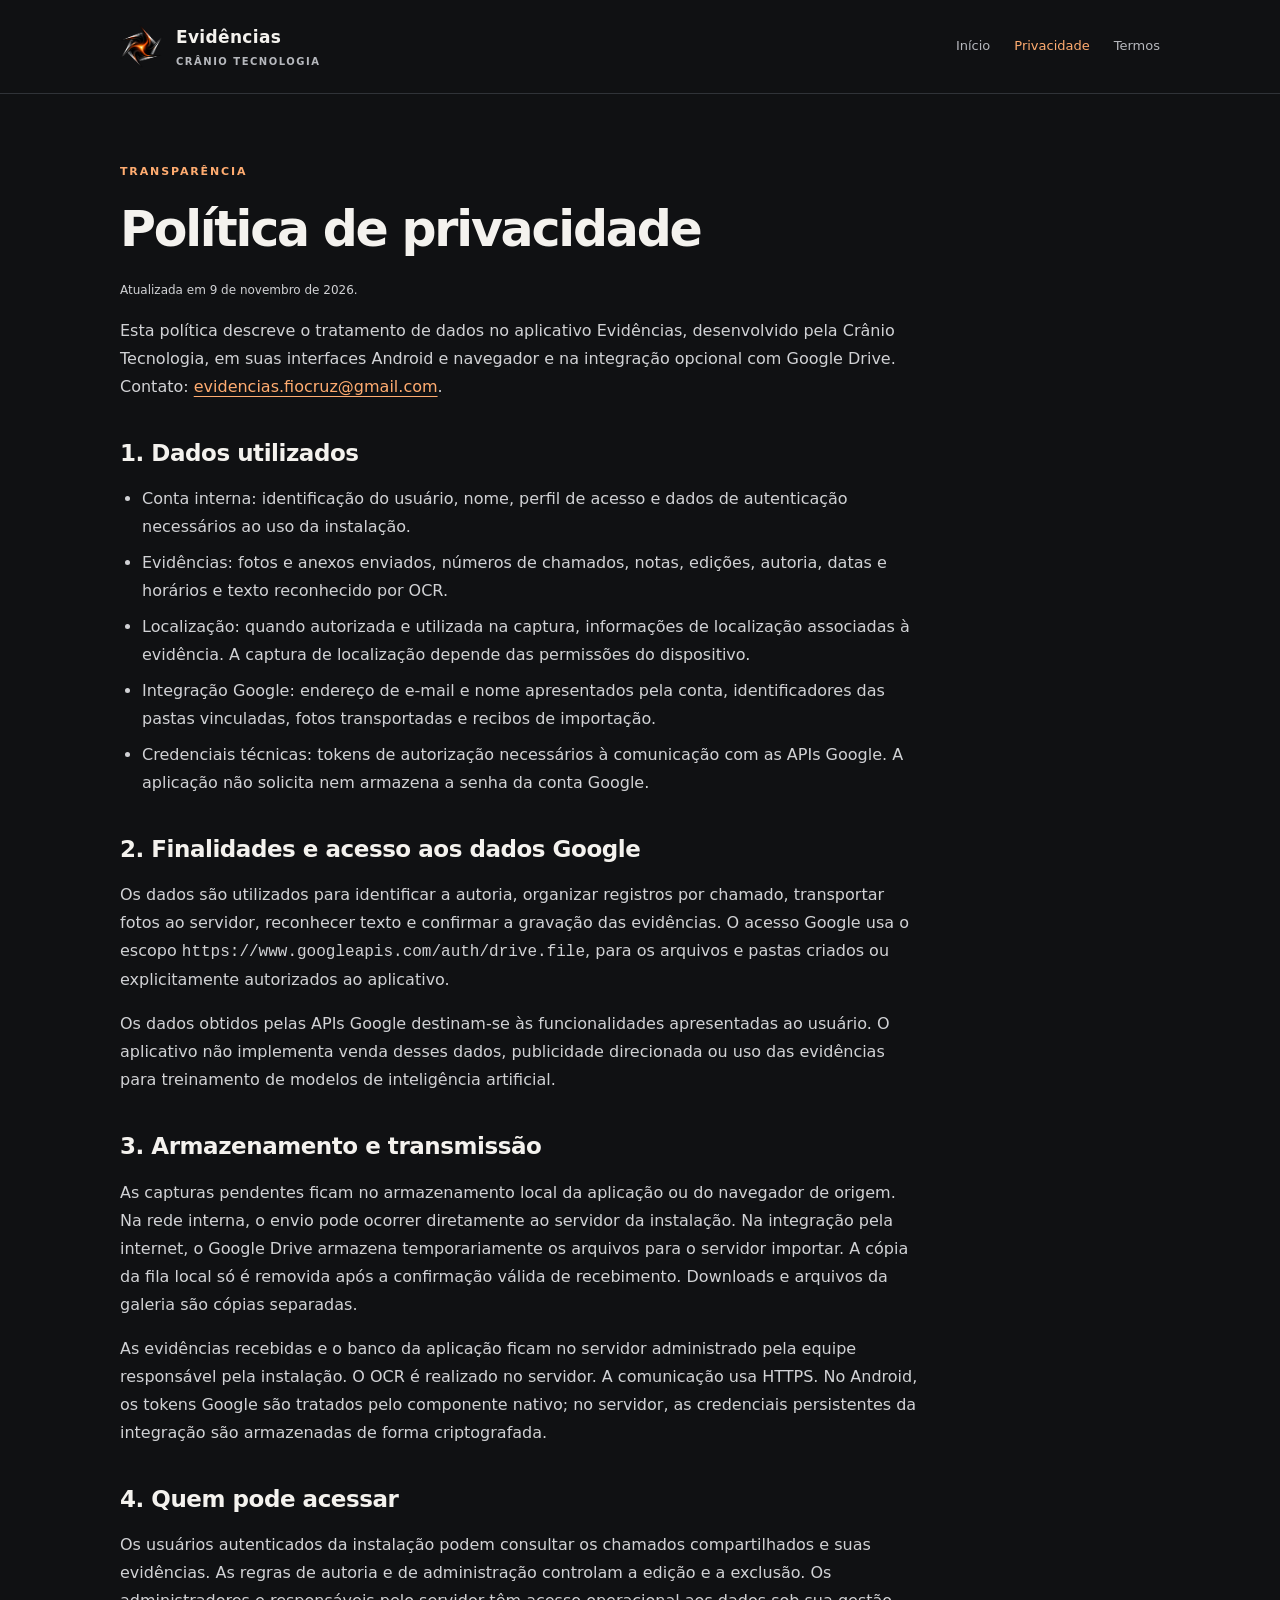
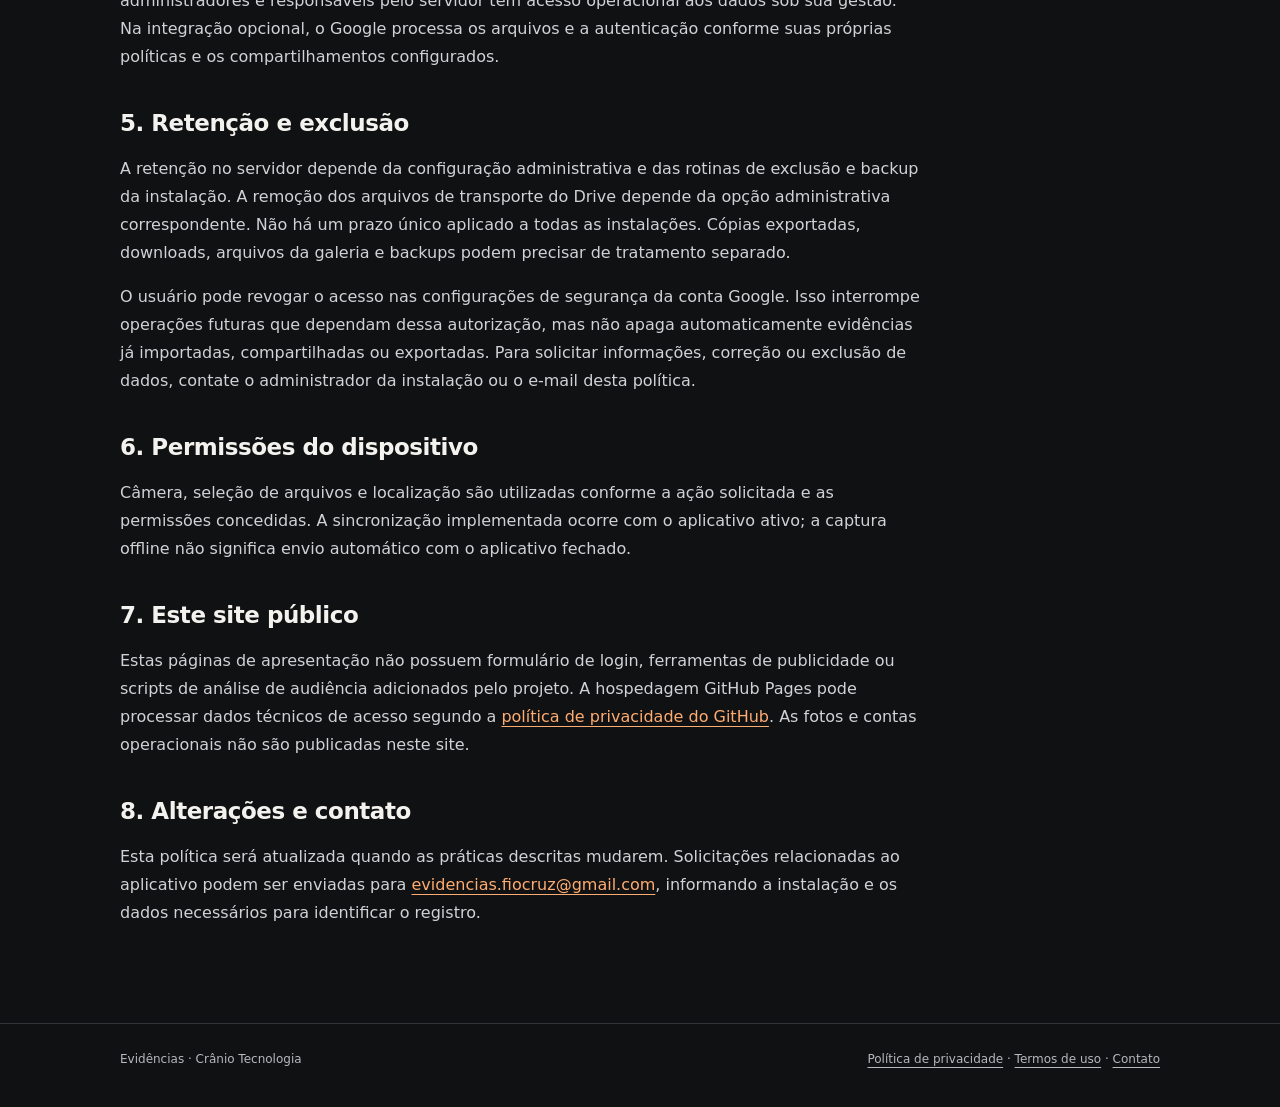
==== privacidade.html @ d823faf2 "Add files via upload" ====
<!doctype html>
<html lang="pt-BR"><head><meta charset="UTF-8"><meta name="viewport" content="width=device-width,initial-scale=1"><title>Política de privacidade | Evidências — Crânio Tecnologia</title><meta name="description" content="Evidências: registro de fotos por chamado, captura offline e sincronização com servidor local por rede interna ou Google Drive."><link rel="canonical" href="https://craniotecnologia-lang.github.io/privacidade.html"><link rel="icon" href="logo.png"><link rel="stylesheet" href="style.css"></head>
<body><header><div class="wrap top"><a class="brand" href="index.html"><img src="logo.png" width="43" height="43" alt=""><span>Evidências<small>Crânio Tecnologia</small></span></a><nav aria-label="Navegação principal"><a href="index.html">Início</a><a href="privacidade.html" aria-current="page">Privacidade</a><a href="termos.html">Termos</a></nav></div></header><main class="wrap"><article class="document"><div class="eyebrow">Transparência</div><h1>Política de privacidade</h1><p class="date">Atualizada em 9 de novembro de 2026.</p><p>Esta política descreve o tratamento de dados no aplicativo Evidências, desenvolvido pela Crânio Tecnologia, em suas interfaces Android e navegador e na integração opcional com Google Drive. Contato: <a href="mailto:evidencias.fiocruz@gmail.com">evidencias.fiocruz@gmail.com</a>.</p><h2>1. Dados utilizados</h2><ul><li>Conta interna: identificação do usuário, nome, perfil de acesso e dados de autenticação necessários ao uso da instalação.</li><li>Evidências: fotos e anexos enviados, números de chamados, notas, edições, autoria, datas e horários e texto reconhecido por OCR.</li><li>Localização: quando autorizada e utilizada na captura, informações de localização associadas à evidência. A captura de localização depende das permissões do dispositivo.</li><li>Integração Google: endereço de e-mail e nome apresentados pela conta, identificadores das pastas vinculadas, fotos transportadas e recibos de importação.</li><li>Credenciais técnicas: tokens de autorização necessários à comunicação com as APIs Google. A aplicação não solicita nem armazena a senha da conta Google.</li></ul><h2>2. Finalidades e acesso aos dados Google</h2><p>Os dados são utilizados para identificar a autoria, organizar registros por chamado, transportar fotos ao servidor, reconhecer texto e confirmar a gravação das evidências. O acesso Google usa o escopo <code>https://www.googleapis.com/auth/drive.file</code>, para os arquivos e pastas criados ou explicitamente autorizados ao aplicativo.</p><p>Os dados obtidos pelas APIs Google destinam-se às funcionalidades apresentadas ao usuário. O aplicativo não implementa venda desses dados, publicidade direcionada ou uso das evidências para treinamento de modelos de inteligência artificial.</p><h2>3. Armazenamento e transmissão</h2><p>As capturas pendentes ficam no armazenamento local da aplicação ou do navegador de origem. Na rede interna, o envio pode ocorrer diretamente ao servidor da instalação. Na integração pela internet, o Google Drive armazena temporariamente os arquivos para o servidor importar. A cópia da fila local só é removida após a confirmação válida de recebimento. Downloads e arquivos da galeria são cópias separadas.</p><p>As evidências recebidas e o banco da aplicação ficam no servidor administrado pela equipe responsável pela instalação. O OCR é realizado no servidor. A comunicação usa HTTPS. No Android, os tokens Google são tratados pelo componente nativo; no servidor, as credenciais persistentes da integração são armazenadas de forma criptografada.</p><h2>4. Quem pode acessar</h2><p>Os usuários autenticados da instalação podem consultar os chamados compartilhados e suas evidências. As regras de autoria e de administração controlam a edição e a exclusão. Os administradores e responsáveis pelo servidor têm acesso operacional aos dados sob sua gestão. Na integração opcional, o Google processa os arquivos e a autenticação conforme suas próprias políticas e os compartilhamentos configurados.</p><h2>5. Retenção e exclusão</h2><p>A retenção no servidor depende da configuração administrativa e das rotinas de exclusão e backup da instalação. A remoção dos arquivos de transporte do Drive depende da opção administrativa correspondente. Não há um prazo único aplicado a todas as instalações. Cópias exportadas, downloads, arquivos da galeria e backups podem precisar de tratamento separado.</p><p>O usuário pode revogar o acesso nas configurações de segurança da conta Google. Isso interrompe operações futuras que dependam dessa autorização, mas não apaga automaticamente evidências já importadas, compartilhadas ou exportadas. Para solicitar informações, correção ou exclusão de dados, contate o administrador da instalação ou o e-mail desta política.</p><h2>6. Permissões do dispositivo</h2><p>Câmera, seleção de arquivos e localização são utilizadas conforme a ação solicitada e as permissões concedidas. A sincronização implementada ocorre com o aplicativo ativo; a captura offline não significa envio automático com o aplicativo fechado.</p><h2>7. Este site público</h2><p>Estas páginas de apresentação não possuem formulário de login, ferramentas de publicidade ou scripts de análise de audiência adicionados pelo projeto. A hospedagem GitHub Pages pode processar dados técnicos de acesso segundo a <a href="https://docs.github.com/en/site-policy/privacy-policies/github-general-privacy-statement">política de privacidade do GitHub</a>. As fotos e contas operacionais não são publicadas neste site.</p><h2>8. Alterações e contato</h2><p>Esta política será atualizada quando as práticas descritas mudarem. Solicitações relacionadas ao aplicativo podem ser enviadas para <a href="mailto:evidencias.fiocruz@gmail.com">evidencias.fiocruz@gmail.com</a>, informando a instalação e os dados necessários para identificar o registro.</p></article></main><footer><div class="wrap bottom"><span>Evidências · Crânio Tecnologia</span><span><a href="privacidade.html">Política de privacidade</a> · <a href="termos.html">Termos de uso</a> · <a href="mailto:evidencias.fiocruz@gmail.com">Contato</a></span></div></footer></body></html>
---- style.css ----
@charset "UTF-8";
:root{color-scheme:dark;--bg:#101113;--panel:#191b1e;--text:#f4f2ee;--muted:#b6b8bd;--line:#303338;--accent:#ffac70}*{box-sizing:border-box}html{scroll-behavior:smooth}body{margin:0;background:var(--bg);color:var(--text);font:16px/1.75 system-ui,-apple-system,BlinkMacSystemFont,"Segoe UI",sans-serif}a{color:var(--accent);text-underline-offset:4px}a:hover{color:#fff}a:focus-visible{outline:2px solid var(--accent);outline-offset:5px}.wrap{width:min(1040px,calc(100% - 44px));margin:auto}header{border-bottom:1px solid var(--line)}.top{display:flex;align-items:center;justify-content:space-between;gap:24px;padding:23px 0;flex-wrap:wrap}.brand{display:flex;align-items:center;gap:13px;color:var(--text);text-decoration:none;font-size:17px;font-weight:650;letter-spacing:.02em}.brand img{width:43px;height:43px;object-fit:contain}.brand small{display:block;color:var(--muted);font-size:10px;letter-spacing:.15em;text-transform:uppercase}nav{display:flex;gap:24px;flex-wrap:wrap}nav a{color:var(--muted);font-size:13px;text-decoration:none}nav a[aria-current=page]{color:var(--accent)}main{padding:68px 0 80px}.eyebrow{color:var(--accent);font-size:11px;letter-spacing:.17em;text-transform:uppercase;font-weight:650}h1{font-size:clamp(36px,6vw,64px);line-height:1.1;letter-spacing:-.045em;font-weight:600;margin:21px 0 24px;max-width:850px}h2{font-size:23px;line-height:1.35;letter-spacing:-.02em;margin:37px 0 13px}h3{font-size:16px;margin:0 0 9px}.intro{font-size:19px;line-height:1.7;max-width:720px;color:var(--muted)}.rule{margin:46px 0;border:0;border-top:1px solid var(--line)}.features{display:grid;grid-template-columns:repeat(3,1fr);gap:30px;padding:9px 0 31px}.number{font:12px ui-monospace,monospace;color:var(--accent);display:block;margin-bottom:17px}.features p{color:var(--muted);font-size:14px;margin:0}.notice{border-left:2px solid var(--accent);padding:12px 0 12px 22px;margin:30px 0;color:var(--muted);max-width:800px}.document{max-width:800px}.document h1{font-size:clamp(34px,5vw,49px)}.document p,.document li{color:#d1d2d5}.date{font-size:12px;color:var(--muted)}ul{padding-left:22px}li{margin:8px 0}footer{border-top:1px solid var(--line);padding:25px 0 38px;color:var(--muted);font-size:12px}.bottom{display:flex;justify-content:space-between;gap:20px;flex-wrap:wrap}footer a{color:var(--muted)}@media(max-width:620px){main{padding:42px 0 56px}.features{grid-template-columns:1fr;gap:25px}.top{gap:17px}nav{gap:18px}h1{font-size:40px}.intro{font-size:17px}.wrap{width:calc(100% - 36px)}}@media(prefers-reduced-motion:reduce){html{scroll-behavior:auto}}
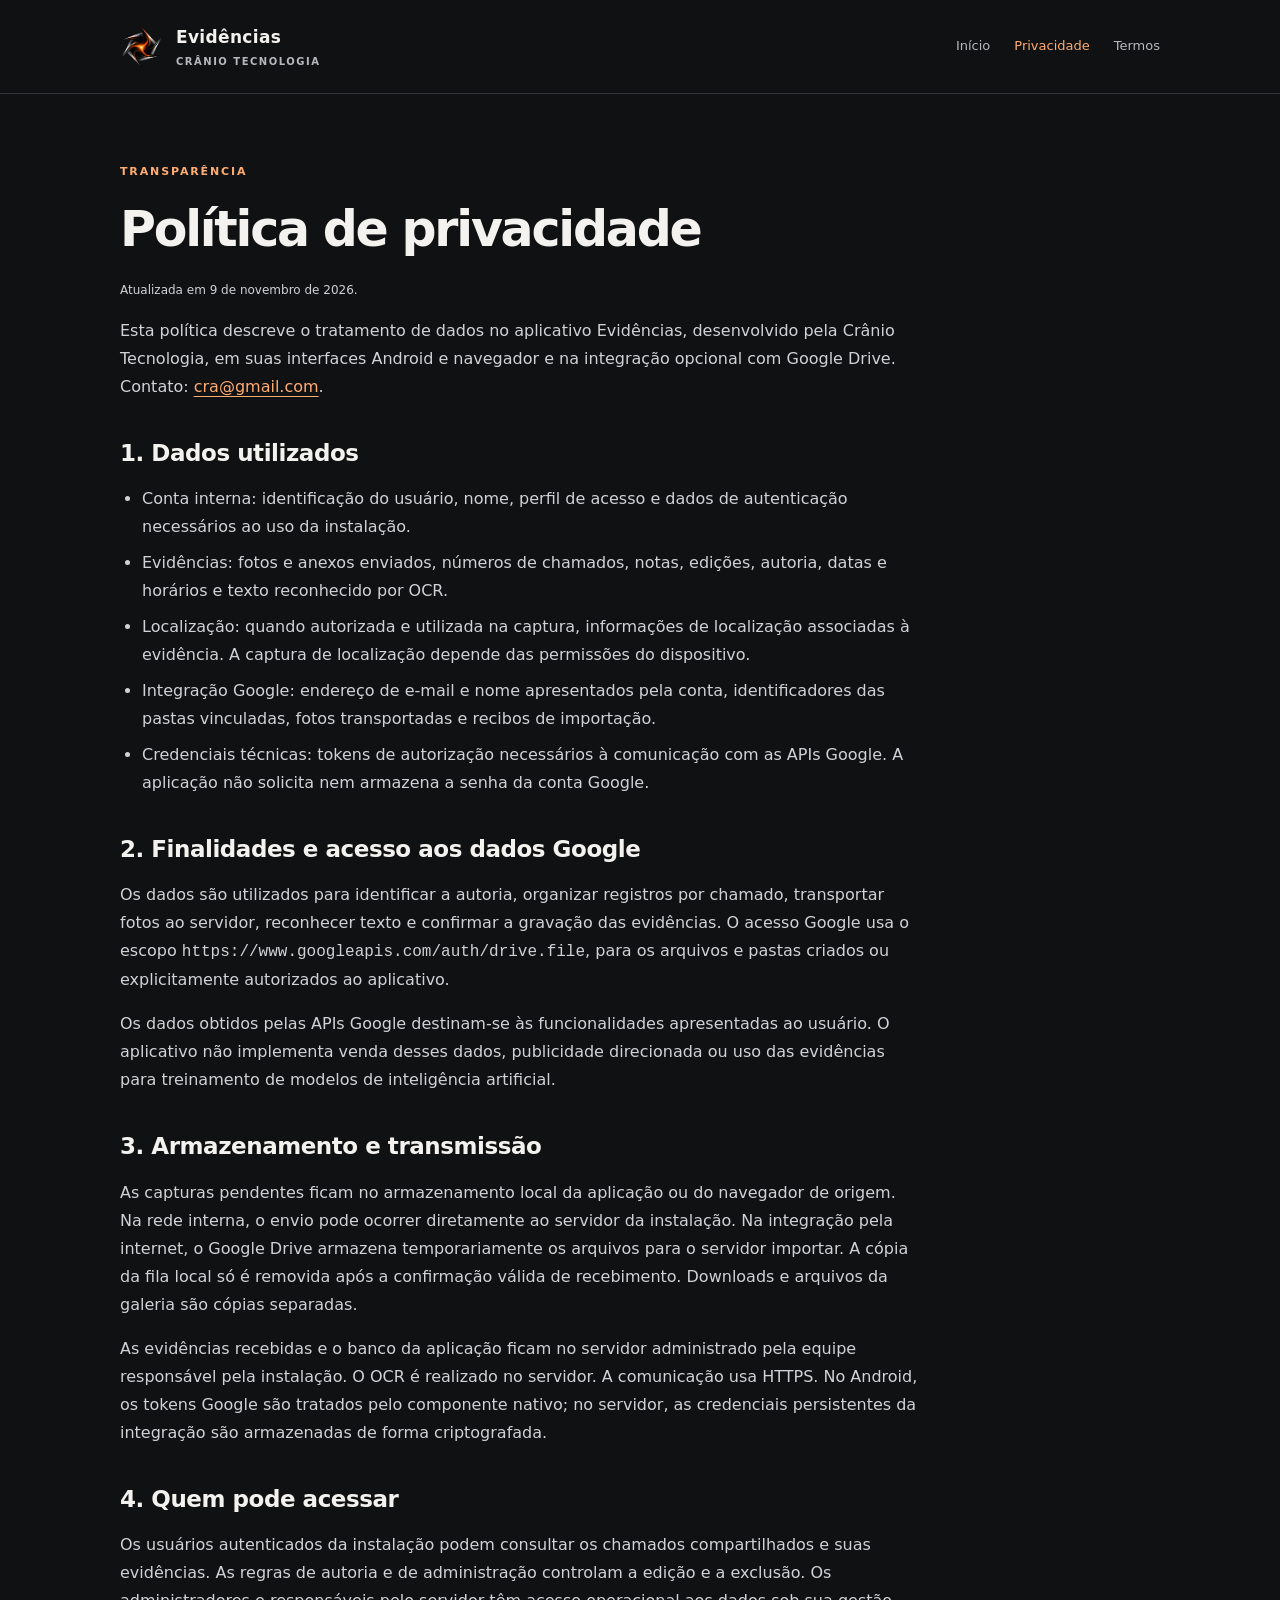
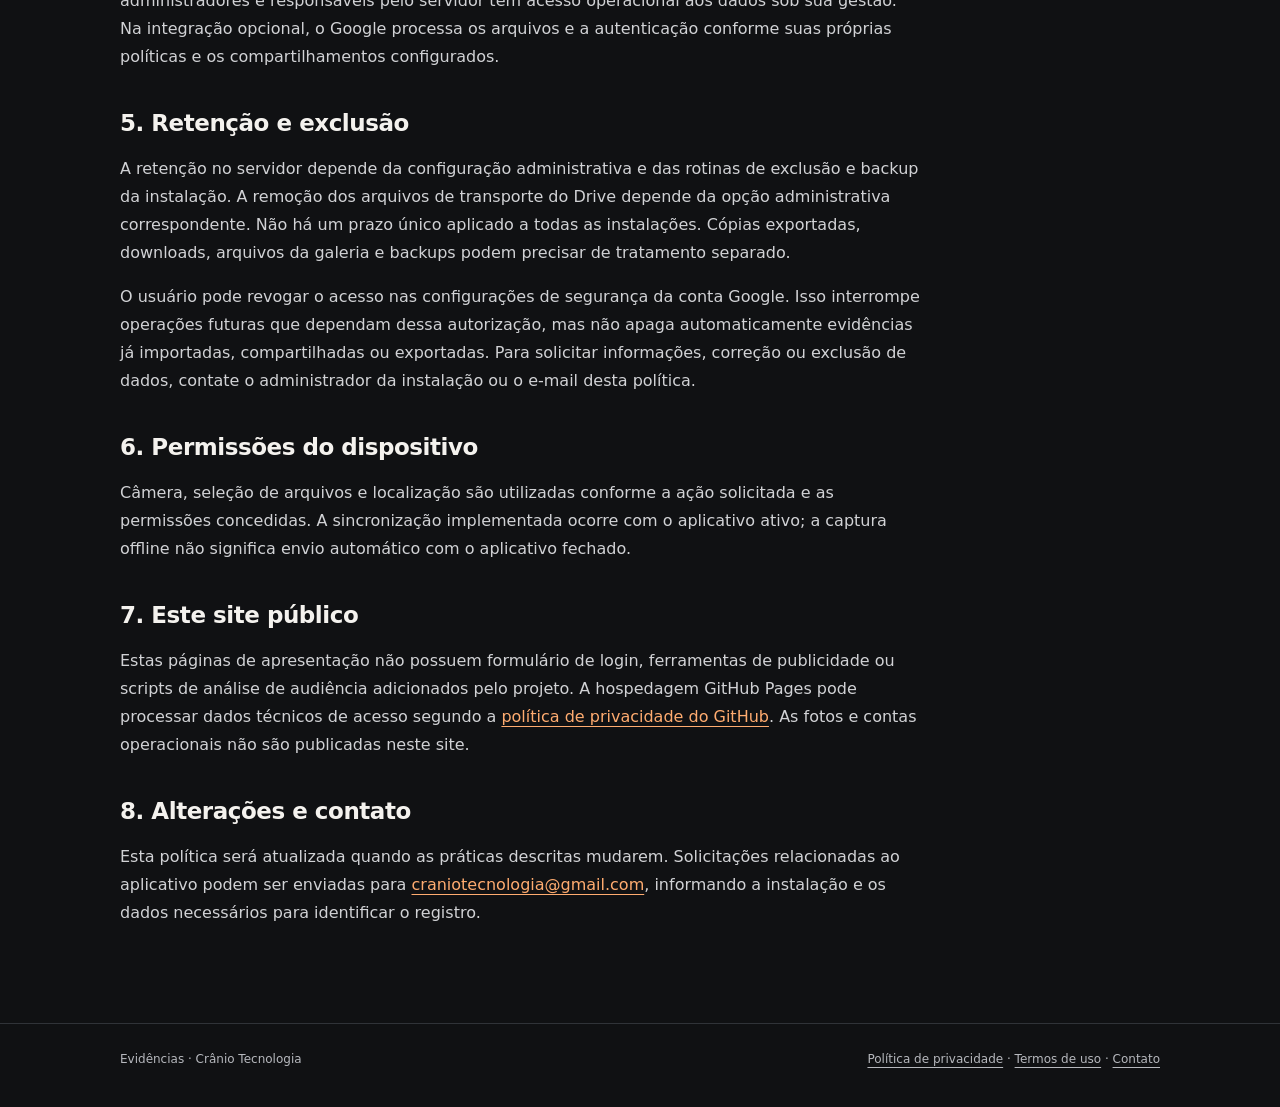
==== commit d96701ea: "Update privacidade.html" ====
--- a/privacidade.html
+++ b/privacidade.html
@@ -1,3 +1,3 @@
 <!doctype html>
 <html lang="pt-BR"><head><meta charset="UTF-8"><meta name="viewport" content="width=device-width,initial-scale=1"><title>Política de privacidade | Evidências — Crânio Tecnologia</title><meta name="description" content="Evidências: registro de fotos por chamado, captura offline e sincronização com servidor local por rede interna ou Google Drive."><link rel="canonical" href="https://craniotecnologia-lang.github.io/privacidade.html"><link rel="icon" href="logo.png"><link rel="stylesheet" href="style.css"></head>
-<body><header><div class="wrap top"><a class="brand" href="index.html"><img src="logo.png" width="43" height="43" alt=""><span>Evidências<small>Crânio Tecnologia</small></span></a><nav aria-label="Navegação principal"><a href="index.html">Início</a><a href="privacidade.html" aria-current="page">Privacidade</a><a href="termos.html">Termos</a></nav></div></header><main class="wrap"><article class="document"><div class="eyebrow">Transparência</div><h1>Política de privacidade</h1><p class="date">Atualizada em 9 de novembro de 2026.</p><p>Esta política descreve o tratamento de dados no aplicativo Evidências, desenvolvido pela Crânio Tecnologia, em suas interfaces Android e navegador e na integração opcional com Google Drive. Contato: <a href="mailto:evidencias.fiocruz@gmail.com">evidencias.fiocruz@gmail.com</a>.</p><h2>1. Dados utilizados</h2><ul><li>Conta interna: identificação do usuário, nome, perfil de acesso e dados de autenticação necessários ao uso da instalação.</li><li>Evidências: fotos e anexos enviados, números de chamados, notas, edições, autoria, datas e horários e texto reconhecido por OCR.</li><li>Localização: quando autorizada e utilizada na captura, informações de localização associadas à evidência. A captura de localização depende das permissões do dispositivo.</li><li>Integração Google: endereço de e-mail e nome apresentados pela conta, identificadores das pastas vinculadas, fotos transportadas e recibos de importação.</li><li>Credenciais técnicas: tokens de autorização necessários à comunicação com as APIs Google. A aplicação não solicita nem armazena a senha da conta Google.</li></ul><h2>2. Finalidades e acesso aos dados Google</h2><p>Os dados são utilizados para identificar a autoria, organizar registros por chamado, transportar fotos ao servidor, reconhecer texto e confirmar a gravação das evidências. O acesso Google usa o escopo <code>https://www.googleapis.com/auth/drive.file</code>, para os arquivos e pastas criados ou explicitamente autorizados ao aplicativo.</p><p>Os dados obtidos pelas APIs Google destinam-se às funcionalidades apresentadas ao usuário. O aplicativo não implementa venda desses dados, publicidade direcionada ou uso das evidências para treinamento de modelos de inteligência artificial.</p><h2>3. Armazenamento e transmissão</h2><p>As capturas pendentes ficam no armazenamento local da aplicação ou do navegador de origem. Na rede interna, o envio pode ocorrer diretamente ao servidor da instalação. Na integração pela internet, o Google Drive armazena temporariamente os arquivos para o servidor importar. A cópia da fila local só é removida após a confirmação válida de recebimento. Downloads e arquivos da galeria são cópias separadas.</p><p>As evidências recebidas e o banco da aplicação ficam no servidor administrado pela equipe responsável pela instalação. O OCR é realizado no servidor. A comunicação usa HTTPS. No Android, os tokens Google são tratados pelo componente nativo; no servidor, as credenciais persistentes da integração são armazenadas de forma criptografada.</p><h2>4. Quem pode acessar</h2><p>Os usuários autenticados da instalação podem consultar os chamados compartilhados e suas evidências. As regras de autoria e de administração controlam a edição e a exclusão. Os administradores e responsáveis pelo servidor têm acesso operacional aos dados sob sua gestão. Na integração opcional, o Google processa os arquivos e a autenticação conforme suas próprias políticas e os compartilhamentos configurados.</p><h2>5. Retenção e exclusão</h2><p>A retenção no servidor depende da configuração administrativa e das rotinas de exclusão e backup da instalação. A remoção dos arquivos de transporte do Drive depende da opção administrativa correspondente. Não há um prazo único aplicado a todas as instalações. Cópias exportadas, downloads, arquivos da galeria e backups podem precisar de tratamento separado.</p><p>O usuário pode revogar o acesso nas configurações de segurança da conta Google. Isso interrompe operações futuras que dependam dessa autorização, mas não apaga automaticamente evidências já importadas, compartilhadas ou exportadas. Para solicitar informações, correção ou exclusão de dados, contate o administrador da instalação ou o e-mail desta política.</p><h2>6. Permissões do dispositivo</h2><p>Câmera, seleção de arquivos e localização são utilizadas conforme a ação solicitada e as permissões concedidas. A sincronização implementada ocorre com o aplicativo ativo; a captura offline não significa envio automático com o aplicativo fechado.</p><h2>7. Este site público</h2><p>Estas páginas de apresentação não possuem formulário de login, ferramentas de publicidade ou scripts de análise de audiência adicionados pelo projeto. A hospedagem GitHub Pages pode processar dados técnicos de acesso segundo a <a href="https://docs.github.com/en/site-policy/privacy-policies/github-general-privacy-statement">política de privacidade do GitHub</a>. As fotos e contas operacionais não são publicadas neste site.</p><h2>8. Alterações e contato</h2><p>Esta política será atualizada quando as práticas descritas mudarem. Solicitações relacionadas ao aplicativo podem ser enviadas para <a href="mailto:evidencias.fiocruz@gmail.com">evidencias.fiocruz@gmail.com</a>, informando a instalação e os dados necessários para identificar o registro.</p></article></main><footer><div class="wrap bottom"><span>Evidências · Crânio Tecnologia</span><span><a href="privacidade.html">Política de privacidade</a> · <a href="termos.html">Termos de uso</a> · <a href="mailto:evidencias.fiocruz@gmail.com">Contato</a></span></div></footer></body></html>+<body><header><div class="wrap top"><a class="brand" href="index.html"><img src="logo.png" width="43" height="43" alt=""><span>Evidências<small>Crânio Tecnologia</small></span></a><nav aria-label="Navegação principal"><a href="index.html">Início</a><a href="privacidade.html" aria-current="page">Privacidade</a><a href="termos.html">Termos</a></nav></div></header><main class="wrap"><article class="document"><div class="eyebrow">Transparência</div><h1>Política de privacidade</h1><p class="date">Atualizada em 9 de novembro de 2026.</p><p>Esta política descreve o tratamento de dados no aplicativo Evidências, desenvolvido pela Crânio Tecnologia, em suas interfaces Android e navegador e na integração opcional com Google Drive. Contato: <a href="mailto:craniotecnologia@gmail.com">cra@gmail.com</a>.</p><h2>1. Dados utilizados</h2><ul><li>Conta interna: identificação do usuário, nome, perfil de acesso e dados de autenticação necessários ao uso da instalação.</li><li>Evidências: fotos e anexos enviados, números de chamados, notas, edições, autoria, datas e horários e texto reconhecido por OCR.</li><li>Localização: quando autorizada e utilizada na captura, informações de localização associadas à evidência. A captura de localização depende das permissões do dispositivo.</li><li>Integração Google: endereço de e-mail e nome apresentados pela conta, identificadores das pastas vinculadas, fotos transportadas e recibos de importação.</li><li>Credenciais técnicas: tokens de autorização necessários à comunicação com as APIs Google. A aplicação não solicita nem armazena a senha da conta Google.</li></ul><h2>2. Finalidades e acesso aos dados Google</h2><p>Os dados são utilizados para identificar a autoria, organizar registros por chamado, transportar fotos ao servidor, reconhecer texto e confirmar a gravação das evidências. O acesso Google usa o escopo <code>https://www.googleapis.com/auth/drive.file</code>, para os arquivos e pastas criados ou explicitamente autorizados ao aplicativo.</p><p>Os dados obtidos pelas APIs Google destinam-se às funcionalidades apresentadas ao usuário. O aplicativo não implementa venda desses dados, publicidade direcionada ou uso das evidências para treinamento de modelos de inteligência artificial.</p><h2>3. Armazenamento e transmissão</h2><p>As capturas pendentes ficam no armazenamento local da aplicação ou do navegador de origem. Na rede interna, o envio pode ocorrer diretamente ao servidor da instalação. Na integração pela internet, o Google Drive armazena temporariamente os arquivos para o servidor importar. A cópia da fila local só é removida após a confirmação válida de recebimento. Downloads e arquivos da galeria são cópias separadas.</p><p>As evidências recebidas e o banco da aplicação ficam no servidor administrado pela equipe responsável pela instalação. O OCR é realizado no servidor. A comunicação usa HTTPS. No Android, os tokens Google são tratados pelo componente nativo; no servidor, as credenciais persistentes da integração são armazenadas de forma criptografada.</p><h2>4. Quem pode acessar</h2><p>Os usuários autenticados da instalação podem consultar os chamados compartilhados e suas evidências. As regras de autoria e de administração controlam a edição e a exclusão. Os administradores e responsáveis pelo servidor têm acesso operacional aos dados sob sua gestão. Na integração opcional, o Google processa os arquivos e a autenticação conforme suas próprias políticas e os compartilhamentos configurados.</p><h2>5. Retenção e exclusão</h2><p>A retenção no servidor depende da configuração administrativa e das rotinas de exclusão e backup da instalação. A remoção dos arquivos de transporte do Drive depende da opção administrativa correspondente. Não há um prazo único aplicado a todas as instalações. Cópias exportadas, downloads, arquivos da galeria e backups podem precisar de tratamento separado.</p><p>O usuário pode revogar o acesso nas configurações de segurança da conta Google. Isso interrompe operações futuras que dependam dessa autorização, mas não apaga automaticamente evidências já importadas, compartilhadas ou exportadas. Para solicitar informações, correção ou exclusão de dados, contate o administrador da instalação ou o e-mail desta política.</p><h2>6. Permissões do dispositivo</h2><p>Câmera, seleção de arquivos e localização são utilizadas conforme a ação solicitada e as permissões concedidas. A sincronização implementada ocorre com o aplicativo ativo; a captura offline não significa envio automático com o aplicativo fechado.</p><h2>7. Este site público</h2><p>Estas páginas de apresentação não possuem formulário de login, ferramentas de publicidade ou scripts de análise de audiência adicionados pelo projeto. A hospedagem GitHub Pages pode processar dados técnicos de acesso segundo a <a href="https://docs.github.com/en/site-policy/privacy-policies/github-general-privacy-statement">política de privacidade do GitHub</a>. As fotos e contas operacionais não são publicadas neste site.</p><h2>8. Alterações e contato</h2><p>Esta política será atualizada quando as práticas descritas mudarem. Solicitações relacionadas ao aplicativo podem ser enviadas para <a href="mailto:craniotecnologia@gmail.com">craniotecnologia@gmail.com</a>, informando a instalação e os dados necessários para identificar o registro.</p></article></main><footer><div class="wrap bottom"><span>Evidências · Crânio Tecnologia</span><span><a href="privacidade.html">Política de privacidade</a> · <a href="termos.html">Termos de uso</a> · <a href="mailto:craniotecnologia@gmail.com">Contato</a></span></div></footer></body></html>
--- a/style.css
+++ b/style.css
@@ -1,2 +1,4 @@
-@charset "UTF-8";
-:root{color-scheme:dark;--bg:#101113;--panel:#191b1e;--text:#f4f2ee;--muted:#b6b8bd;--line:#303338;--accent:#ffac70}*{box-sizing:border-box}html{scroll-behavior:smooth}body{margin:0;background:var(--bg);color:var(--text);font:16px/1.75 system-ui,-apple-system,BlinkMacSystemFont,"Segoe UI",sans-serif}a{color:var(--accent);text-underline-offset:4px}a:hover{color:#fff}a:focus-visible{outline:2px solid var(--accent);outline-offset:5px}.wrap{width:min(1040px,calc(100% - 44px));margin:auto}header{border-bottom:1px solid var(--line)}.top{display:flex;align-items:center;justify-content:space-between;gap:24px;padding:23px 0;flex-wrap:wrap}.brand{display:flex;align-items:center;gap:13px;color:var(--text);text-decoration:none;font-size:17px;font-weight:650;letter-spacing:.02em}.brand img{width:43px;height:43px;object-fit:contain}.brand small{display:block;color:var(--muted);font-size:10px;letter-spacing:.15em;text-transform:uppercase}nav{display:flex;gap:24px;flex-wrap:wrap}nav a{color:var(--muted);font-size:13px;text-decoration:none}nav a[aria-current=page]{color:var(--accent)}main{padding:68px 0 80px}.eyebrow{color:var(--accent);font-size:11px;letter-spacing:.17em;text-transform:uppercase;font-weight:650}h1{font-size:clamp(36px,6vw,64px);line-height:1.1;letter-spacing:-.045em;font-weight:600;margin:21px 0 24px;max-width:850px}h2{font-size:23px;line-height:1.35;letter-spacing:-.02em;margin:37px 0 13px}h3{font-size:16px;margin:0 0 9px}.intro{font-size:19px;line-height:1.7;max-width:720px;color:var(--muted)}.rule{margin:46px 0;border:0;border-top:1px solid var(--line)}.features{display:grid;grid-template-columns:repeat(3,1fr);gap:30px;padding:9px 0 31px}.number{font:12px ui-monospace,monospace;color:var(--accent);display:block;margin-bottom:17px}.features p{color:var(--muted);font-size:14px;margin:0}.notice{border-left:2px solid var(--accent);padding:12px 0 12px 22px;margin:30px 0;color:var(--muted);max-width:800px}.document{max-width:800px}.document h1{font-size:clamp(34px,5vw,49px)}.document p,.document li{color:#d1d2d5}.date{font-size:12px;color:var(--muted)}ul{padding-left:22px}li{margin:8px 0}footer{border-top:1px solid var(--line);padding:25px 0 38px;color:var(--muted);font-size:12px}.bottom{display:flex;justify-content:space-between;gap:20px;flex-wrap:wrap}footer a{color:var(--muted)}@media(max-width:620px){main{padding:42px 0 56px}.features{grid-template-columns:1fr;gap:25px}.top{gap:17px}nav{gap:18px}h1{font-size:40px}.intro{font-size:17px}.wrap{width:calc(100% - 36px)}}@media(prefers-reduced-motion:reduce){html{scroll-behavior:auto}}
+@charset "UTF-8";
+:root{color-scheme:dark;--bg:#101113;--panel:#191b1e;--text:#f4f2ee;--muted:#b6b8bd;--line:#303338;--accent:#ffac70}*{box-sizing:border-box}html{scroll-behavior:smooth}body{margin:0;background:var(--bg);color:var(--text);font:16px/1.75 system-ui,-apple-system,BlinkMacSystemFont,"Segoe UI",sans-serif}a{color:var(--accent);text-underline-offset:4px}a:hover{color:#fff}a:focus-visible{outline:2px solid var(--accent);outline-offset:5px}.wrap{width:min(1040px,calc(100% - 44px));margin:auto}header{border-bottom:1px solid var(--line)}.top{display:flex;align-items:center;justify-content:space-between;gap:24px;padding:23px 0;flex-wrap:wrap}.brand{display:flex;align-items:center;gap:13px;color:var(--text);text-decoration:none;font-size:17px;font-weight:650;letter-spacing:.02em}.brand img{width:43px;height:43px;object-fit:contain}.brand small{display:block;color:var(--muted);font-size:10px;letter-spacing:.15em;text-transform:uppercase}nav{display:flex;gap:24px;flex-wrap:wrap}nav a{color:var(--muted);font-size:13px;text-decoration:none}nav a[aria-current=page]{color:var(--accent)}main{padding:68px 0 80px}.eyebrow{color:var(--accent);font-size:11px;letter-spacing:.17em;text-transform:uppercase;font-weight:650}h1{font-size:clamp(36px,6vw,64px);line-height:1.1;letter-spacing:-.045em;font-weight:600;margin:21px 0 24px;max-width:850px}h2{font-size:23px;line-height:1.35;letter-spacing:-.02em;margin:37px 0 13px}h3{font-size:16px;margin:0 0 9px}.intro{font-size:19px;line-height:1.7;max-width:720px;color:var(--muted)}.rule{margin:46px 0;border:0;border-top:1px solid var(--line)}.features{display:grid;grid-template-columns:repeat(3,1fr);gap:30px;padding:9px 0 31px}.number{font:12px ui-monospace,monospace;color:var(--accent);display:block;margin-bottom:17px}.features p{color:var(--muted);font-size:14px;margin:0}.notice{border-left:2px solid var(--accent);padding:12px 0 12px 22px;margin:30px 0;color:var(--muted);max-width:800px}.document{max-width:800px}.document h1{font-size:clamp(34px,5vw,49px)}.document p,.document li{color:#d1d2d5}.date{font-size:12px;color:var(--muted)}ul{padding-left:22px}li{margin:8px 0}footer{border-top:1px solid var(--line);padding:25px 0 38px;color:var(--muted);font-size:12px}.bottom{display:flex;justify-content:space-between;gap:20px;flex-wrap:wrap}footer a{color:var(--muted)}@media(max-width:620px){main{padding:42px 0 56px}.features{grid-template-columns:1fr;gap:25px}.top{gap:17px}nav{gap:18px}h1{font-size:40px}.intro{font-size:17px}.wrap{width:calc(100% - 36px)}}@media(prefers-reduced-motion:reduce){html{scroll-behavior:auto}}
+
+.download-section{margin:30px 0 0;max-width:760px}.download-actions{display:flex;align-items:center;gap:20px;flex-wrap:wrap}.download-button{display:inline-flex;align-items:center;justify-content:center;gap:26px;padding:13px 23px;min-height:48px;border:1px solid var(--accent);border-radius:8px;background:var(--accent);color:var(--bg);font-size:16px;font-weight:700;text-decoration:none}.download-button:hover{background:#ffc59b;border-color:#ffc59b;color:var(--bg)}.download-button span{font-size:23px;line-height:1}.repository-link{font-size:14px}.download-details{font-size:12px;color:var(--muted);margin:12px 0 5px}.download-help{font-size:13px;line-height:1.65;color:var(--muted);margin:0;max-width:680px}@media(max-width:420px){.download-button{width:100%}.download-actions{gap:12px}}
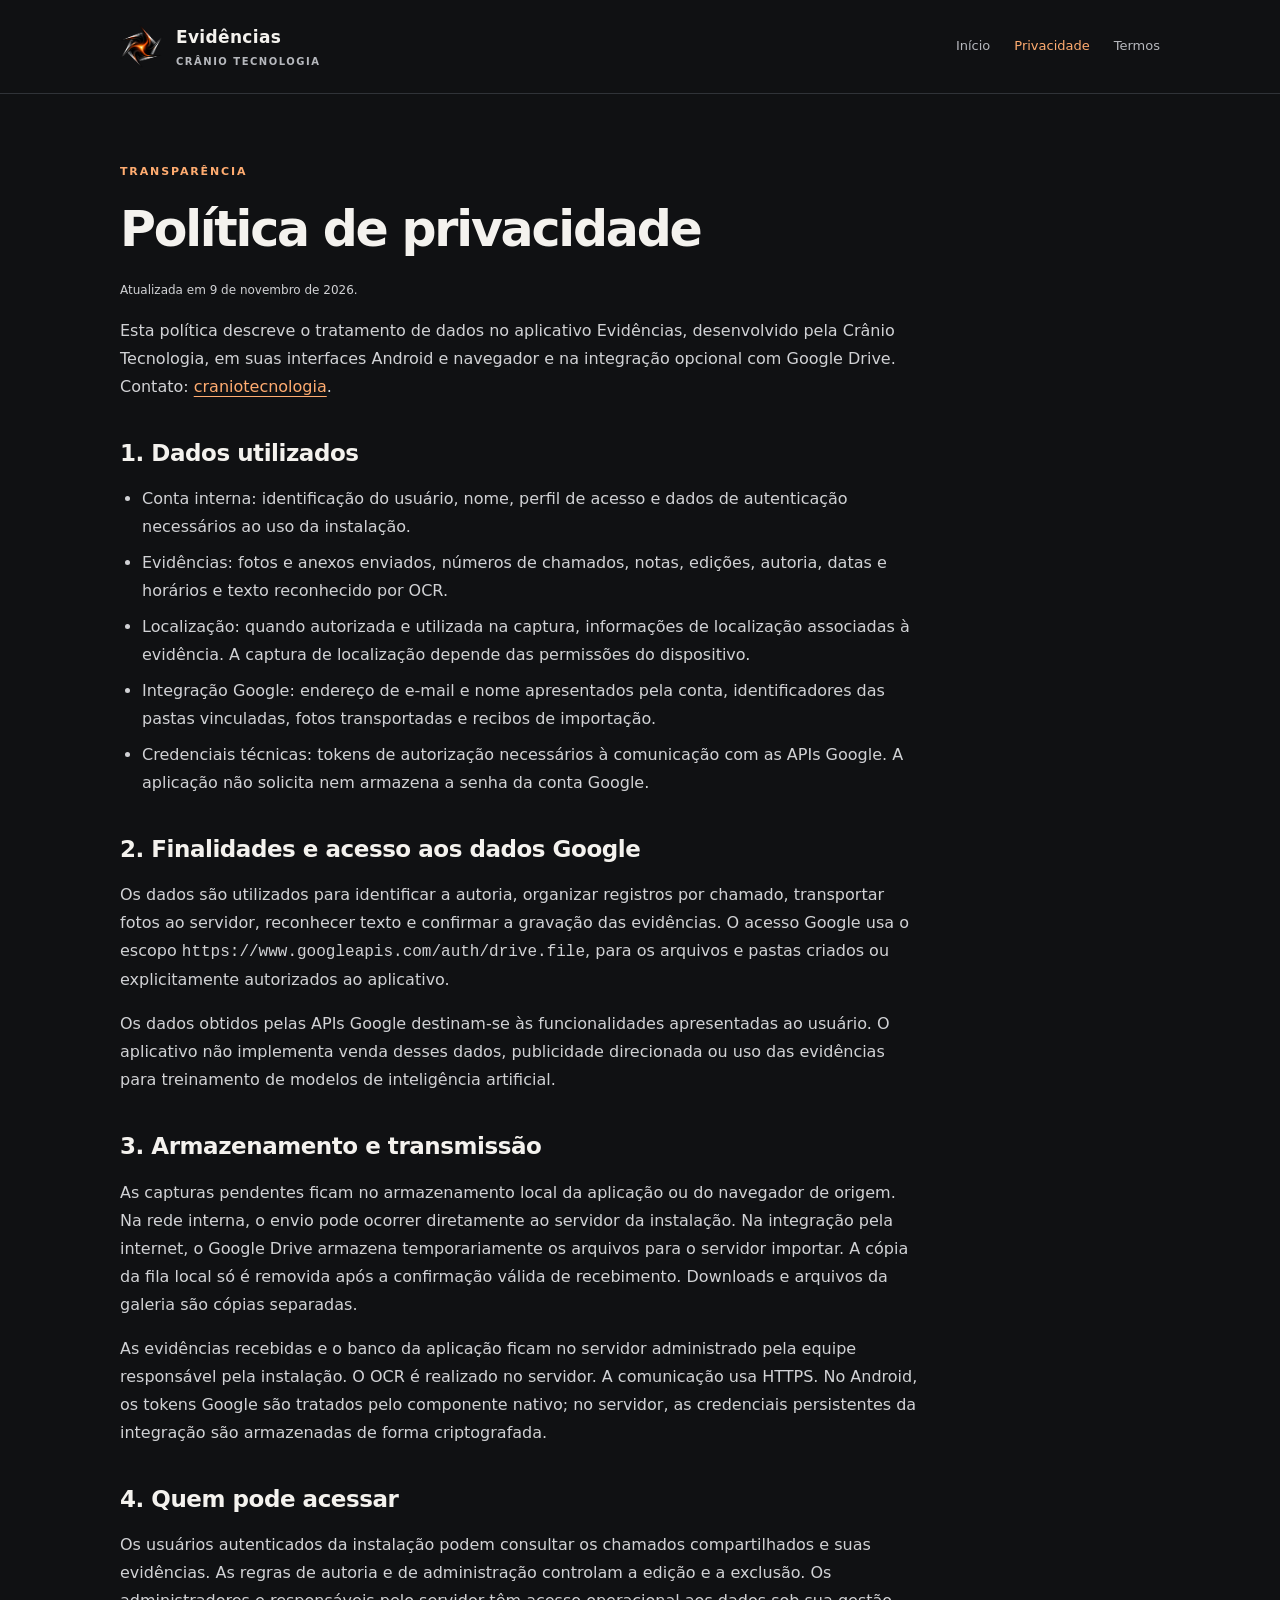
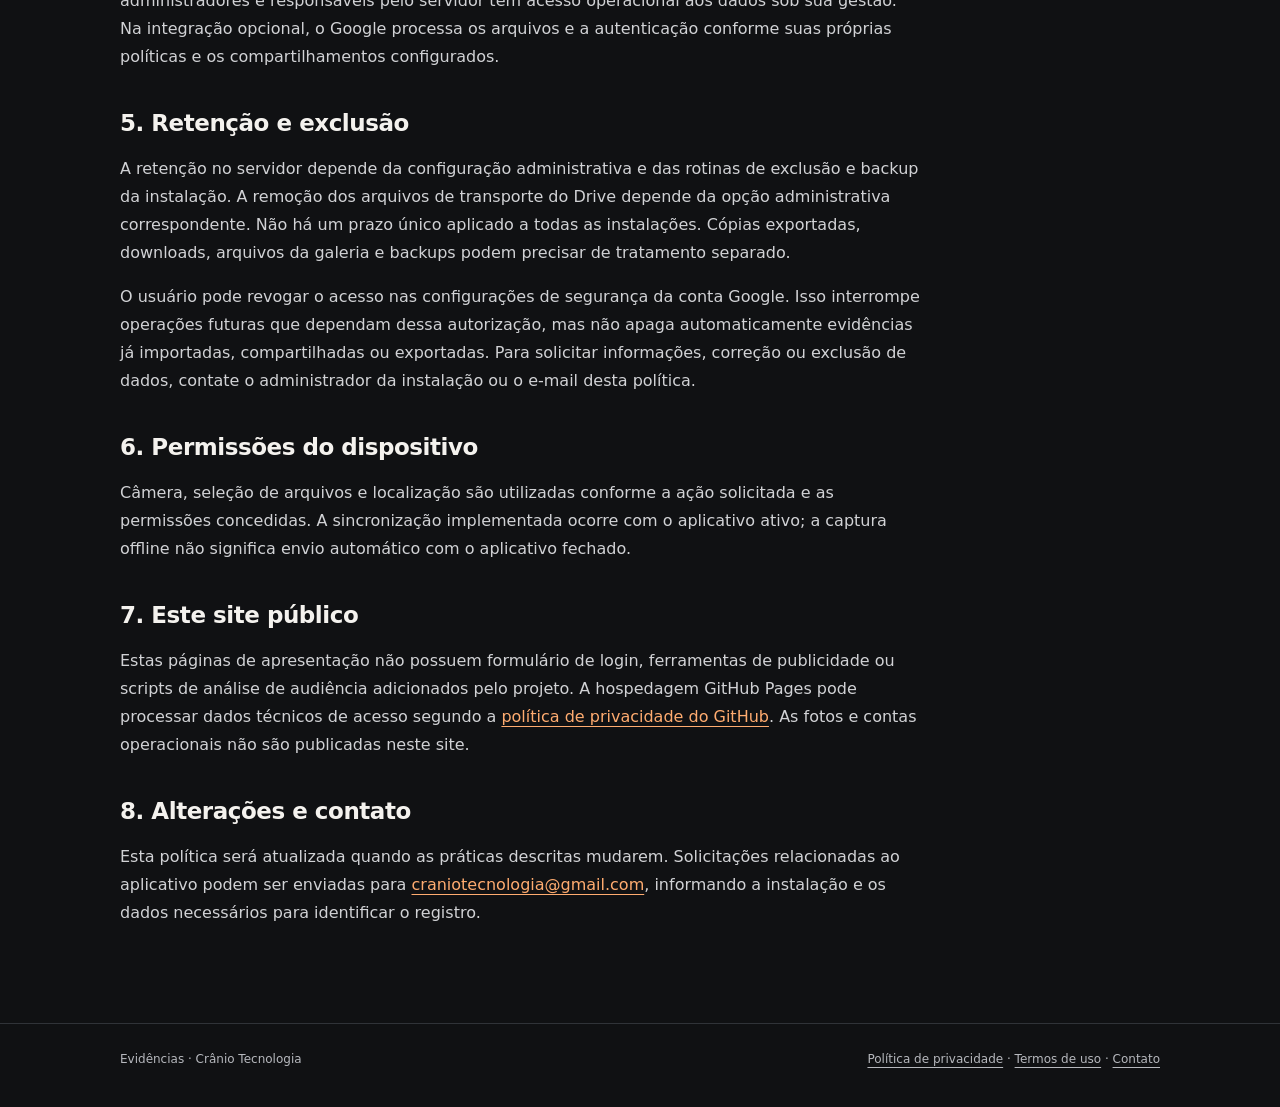
==== commit 02973712: "Update privacidade.html" ====
--- a/privacidade.html
+++ b/privacidade.html
@@ -1,3 +1,3 @@
 <!doctype html>
 <html lang="pt-BR"><head><meta charset="UTF-8"><meta name="viewport" content="width=device-width,initial-scale=1"><title>Política de privacidade | Evidências — Crânio Tecnologia</title><meta name="description" content="Evidências: registro de fotos por chamado, captura offline e sincronização com servidor local por rede interna ou Google Drive."><link rel="canonical" href="https://craniotecnologia-lang.github.io/privacidade.html"><link rel="icon" href="logo.png"><link rel="stylesheet" href="style.css"></head>
-<body><header><div class="wrap top"><a class="brand" href="index.html"><img src="logo.png" width="43" height="43" alt=""><span>Evidências<small>Crânio Tecnologia</small></span></a><nav aria-label="Navegação principal"><a href="index.html">Início</a><a href="privacidade.html" aria-current="page">Privacidade</a><a href="termos.html">Termos</a></nav></div></header><main class="wrap"><article class="document"><div class="eyebrow">Transparência</div><h1>Política de privacidade</h1><p class="date">Atualizada em 9 de novembro de 2026.</p><p>Esta política descreve o tratamento de dados no aplicativo Evidências, desenvolvido pela Crânio Tecnologia, em suas interfaces Android e navegador e na integração opcional com Google Drive. Contato: <a href="mailto:craniotecnologia@gmail.com">cra@gmail.com</a>.</p><h2>1. Dados utilizados</h2><ul><li>Conta interna: identificação do usuário, nome, perfil de acesso e dados de autenticação necessários ao uso da instalação.</li><li>Evidências: fotos e anexos enviados, números de chamados, notas, edições, autoria, datas e horários e texto reconhecido por OCR.</li><li>Localização: quando autorizada e utilizada na captura, informações de localização associadas à evidência. A captura de localização depende das permissões do dispositivo.</li><li>Integração Google: endereço de e-mail e nome apresentados pela conta, identificadores das pastas vinculadas, fotos transportadas e recibos de importação.</li><li>Credenciais técnicas: tokens de autorização necessários à comunicação com as APIs Google. A aplicação não solicita nem armazena a senha da conta Google.</li></ul><h2>2. Finalidades e acesso aos dados Google</h2><p>Os dados são utilizados para identificar a autoria, organizar registros por chamado, transportar fotos ao servidor, reconhecer texto e confirmar a gravação das evidências. O acesso Google usa o escopo <code>https://www.googleapis.com/auth/drive.file</code>, para os arquivos e pastas criados ou explicitamente autorizados ao aplicativo.</p><p>Os dados obtidos pelas APIs Google destinam-se às funcionalidades apresentadas ao usuário. O aplicativo não implementa venda desses dados, publicidade direcionada ou uso das evidências para treinamento de modelos de inteligência artificial.</p><h2>3. Armazenamento e transmissão</h2><p>As capturas pendentes ficam no armazenamento local da aplicação ou do navegador de origem. Na rede interna, o envio pode ocorrer diretamente ao servidor da instalação. Na integração pela internet, o Google Drive armazena temporariamente os arquivos para o servidor importar. A cópia da fila local só é removida após a confirmação válida de recebimento. Downloads e arquivos da galeria são cópias separadas.</p><p>As evidências recebidas e o banco da aplicação ficam no servidor administrado pela equipe responsável pela instalação. O OCR é realizado no servidor. A comunicação usa HTTPS. No Android, os tokens Google são tratados pelo componente nativo; no servidor, as credenciais persistentes da integração são armazenadas de forma criptografada.</p><h2>4. Quem pode acessar</h2><p>Os usuários autenticados da instalação podem consultar os chamados compartilhados e suas evidências. As regras de autoria e de administração controlam a edição e a exclusão. Os administradores e responsáveis pelo servidor têm acesso operacional aos dados sob sua gestão. Na integração opcional, o Google processa os arquivos e a autenticação conforme suas próprias políticas e os compartilhamentos configurados.</p><h2>5. Retenção e exclusão</h2><p>A retenção no servidor depende da configuração administrativa e das rotinas de exclusão e backup da instalação. A remoção dos arquivos de transporte do Drive depende da opção administrativa correspondente. Não há um prazo único aplicado a todas as instalações. Cópias exportadas, downloads, arquivos da galeria e backups podem precisar de tratamento separado.</p><p>O usuário pode revogar o acesso nas configurações de segurança da conta Google. Isso interrompe operações futuras que dependam dessa autorização, mas não apaga automaticamente evidências já importadas, compartilhadas ou exportadas. Para solicitar informações, correção ou exclusão de dados, contate o administrador da instalação ou o e-mail desta política.</p><h2>6. Permissões do dispositivo</h2><p>Câmera, seleção de arquivos e localização são utilizadas conforme a ação solicitada e as permissões concedidas. A sincronização implementada ocorre com o aplicativo ativo; a captura offline não significa envio automático com o aplicativo fechado.</p><h2>7. Este site público</h2><p>Estas páginas de apresentação não possuem formulário de login, ferramentas de publicidade ou scripts de análise de audiência adicionados pelo projeto. A hospedagem GitHub Pages pode processar dados técnicos de acesso segundo a <a href="https://docs.github.com/en/site-policy/privacy-policies/github-general-privacy-statement">política de privacidade do GitHub</a>. As fotos e contas operacionais não são publicadas neste site.</p><h2>8. Alterações e contato</h2><p>Esta política será atualizada quando as práticas descritas mudarem. Solicitações relacionadas ao aplicativo podem ser enviadas para <a href="mailto:craniotecnologia@gmail.com">craniotecnologia@gmail.com</a>, informando a instalação e os dados necessários para identificar o registro.</p></article></main><footer><div class="wrap bottom"><span>Evidências · Crânio Tecnologia</span><span><a href="privacidade.html">Política de privacidade</a> · <a href="termos.html">Termos de uso</a> · <a href="mailto:craniotecnologia@gmail.com">Contato</a></span></div></footer></body></html>
+<body><header><div class="wrap top"><a class="brand" href="index.html"><img src="logo.png" width="43" height="43" alt=""><span>Evidências<small>Crânio Tecnologia</small></span></a><nav aria-label="Navegação principal"><a href="index.html">Início</a><a href="privacidade.html" aria-current="page">Privacidade</a><a href="termos.html">Termos</a></nav></div></header><main class="wrap"><article class="document"><div class="eyebrow">Transparência</div><h1>Política de privacidade</h1><p class="date">Atualizada em 9 de novembro de 2026.</p><p>Esta política descreve o tratamento de dados no aplicativo Evidências, desenvolvido pela Crânio Tecnologia, em suas interfaces Android e navegador e na integração opcional com Google Drive. Contato: <a href="mailto:craniotecnologia@gmail.com">craniotecnologia</a>.</p><h2>1. Dados utilizados</h2><ul><li>Conta interna: identificação do usuário, nome, perfil de acesso e dados de autenticação necessários ao uso da instalação.</li><li>Evidências: fotos e anexos enviados, números de chamados, notas, edições, autoria, datas e horários e texto reconhecido por OCR.</li><li>Localização: quando autorizada e utilizada na captura, informações de localização associadas à evidência. A captura de localização depende das permissões do dispositivo.</li><li>Integração Google: endereço de e-mail e nome apresentados pela conta, identificadores das pastas vinculadas, fotos transportadas e recibos de importação.</li><li>Credenciais técnicas: tokens de autorização necessários à comunicação com as APIs Google. A aplicação não solicita nem armazena a senha da conta Google.</li></ul><h2>2. Finalidades e acesso aos dados Google</h2><p>Os dados são utilizados para identificar a autoria, organizar registros por chamado, transportar fotos ao servidor, reconhecer texto e confirmar a gravação das evidências. O acesso Google usa o escopo <code>https://www.googleapis.com/auth/drive.file</code>, para os arquivos e pastas criados ou explicitamente autorizados ao aplicativo.</p><p>Os dados obtidos pelas APIs Google destinam-se às funcionalidades apresentadas ao usuário. O aplicativo não implementa venda desses dados, publicidade direcionada ou uso das evidências para treinamento de modelos de inteligência artificial.</p><h2>3. Armazenamento e transmissão</h2><p>As capturas pendentes ficam no armazenamento local da aplicação ou do navegador de origem. Na rede interna, o envio pode ocorrer diretamente ao servidor da instalação. Na integração pela internet, o Google Drive armazena temporariamente os arquivos para o servidor importar. A cópia da fila local só é removida após a confirmação válida de recebimento. Downloads e arquivos da galeria são cópias separadas.</p><p>As evidências recebidas e o banco da aplicação ficam no servidor administrado pela equipe responsável pela instalação. O OCR é realizado no servidor. A comunicação usa HTTPS. No Android, os tokens Google são tratados pelo componente nativo; no servidor, as credenciais persistentes da integração são armazenadas de forma criptografada.</p><h2>4. Quem pode acessar</h2><p>Os usuários autenticados da instalação podem consultar os chamados compartilhados e suas evidências. As regras de autoria e de administração controlam a edição e a exclusão. Os administradores e responsáveis pelo servidor têm acesso operacional aos dados sob sua gestão. Na integração opcional, o Google processa os arquivos e a autenticação conforme suas próprias políticas e os compartilhamentos configurados.</p><h2>5. Retenção e exclusão</h2><p>A retenção no servidor depende da configuração administrativa e das rotinas de exclusão e backup da instalação. A remoção dos arquivos de transporte do Drive depende da opção administrativa correspondente. Não há um prazo único aplicado a todas as instalações. Cópias exportadas, downloads, arquivos da galeria e backups podem precisar de tratamento separado.</p><p>O usuário pode revogar o acesso nas configurações de segurança da conta Google. Isso interrompe operações futuras que dependam dessa autorização, mas não apaga automaticamente evidências já importadas, compartilhadas ou exportadas. Para solicitar informações, correção ou exclusão de dados, contate o administrador da instalação ou o e-mail desta política.</p><h2>6. Permissões do dispositivo</h2><p>Câmera, seleção de arquivos e localização são utilizadas conforme a ação solicitada e as permissões concedidas. A sincronização implementada ocorre com o aplicativo ativo; a captura offline não significa envio automático com o aplicativo fechado.</p><h2>7. Este site público</h2><p>Estas páginas de apresentação não possuem formulário de login, ferramentas de publicidade ou scripts de análise de audiência adicionados pelo projeto. A hospedagem GitHub Pages pode processar dados técnicos de acesso segundo a <a href="https://docs.github.com/en/site-policy/privacy-policies/github-general-privacy-statement">política de privacidade do GitHub</a>. As fotos e contas operacionais não são publicadas neste site.</p><h2>8. Alterações e contato</h2><p>Esta política será atualizada quando as práticas descritas mudarem. Solicitações relacionadas ao aplicativo podem ser enviadas para <a href="mailto:craniotecnologia@gmail.com">craniotecnologia@gmail.com</a>, informando a instalação e os dados necessários para identificar o registro.</p></article></main><footer><div class="wrap bottom"><span>Evidências · Crânio Tecnologia</span><span><a href="privacidade.html">Política de privacidade</a> · <a href="termos.html">Termos de uso</a> · <a href="mailto:craniotecnologia@gmail.com">Contato</a></span></div></footer></body></html>
